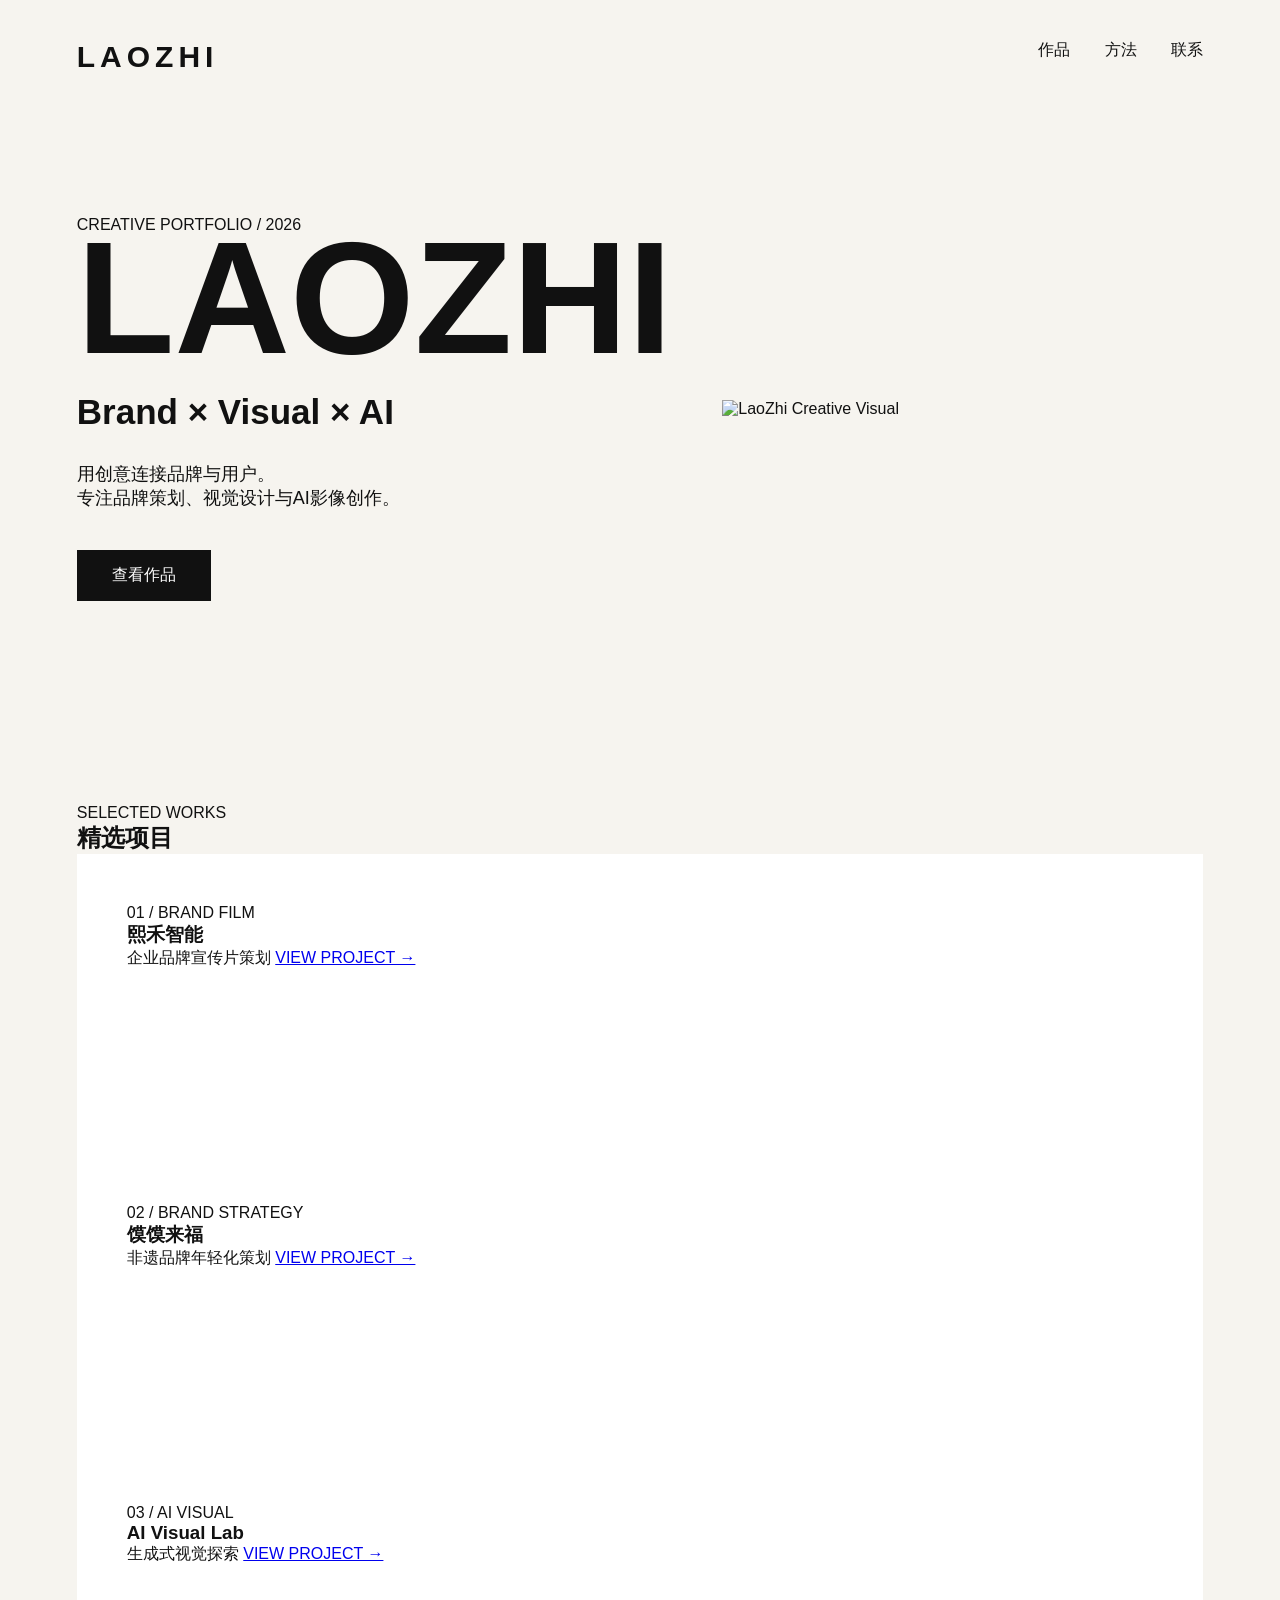
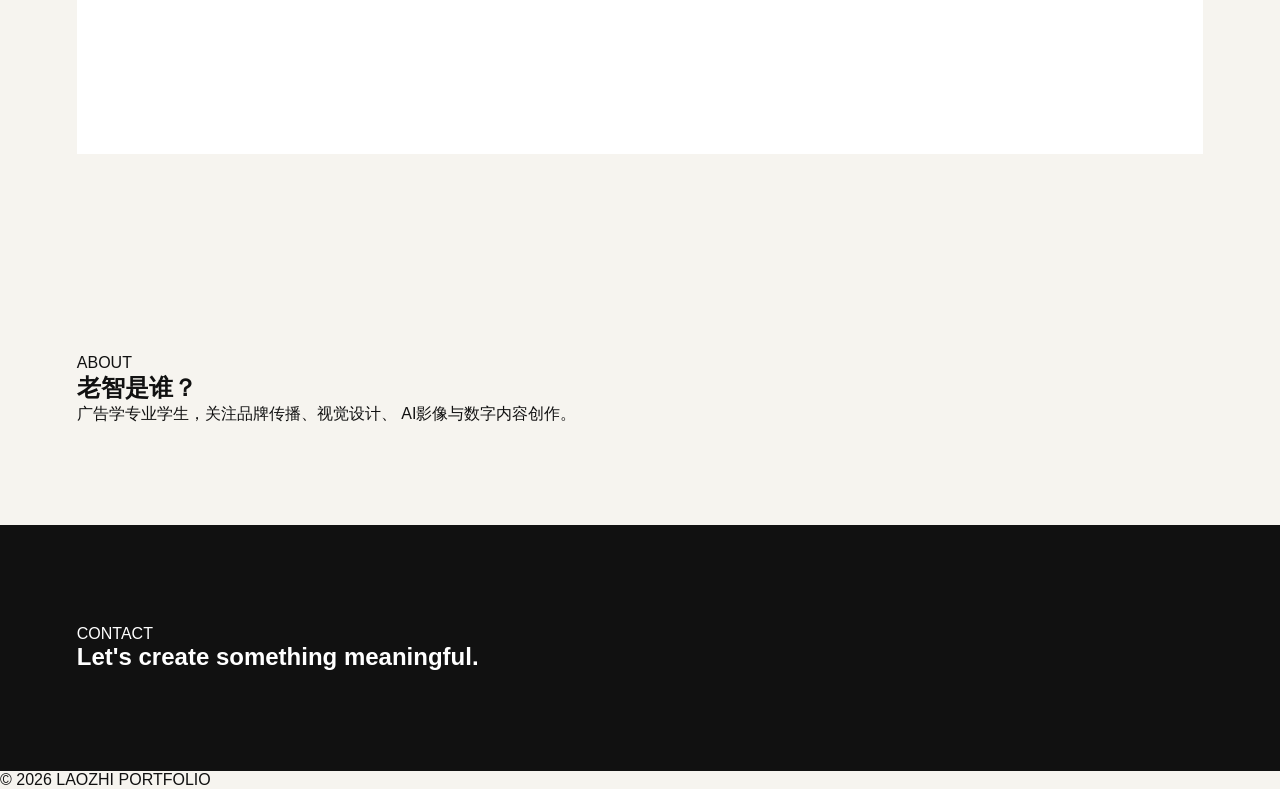
==== index.html @ 3ffd644c "Add files via upload" ====
<!DOCTYPE html>
<html lang="zh-CN">
<head>
<meta charset="UTF-8">
<meta name="viewport" content="width=device-width, initial-scale=1.0">
<title>LaoZhi | Creative Portfolio</title>
<link rel="stylesheet" href="css/style.css">
</head>

<body>

<header class="header">
    <div class="logo">LAOZHI</div>
    <nav>
        <a href="#works">作品</a>
        <a href="#about">方法</a>
        <a href="#contact">联系</a>
    </nav>
</header>

<section class="hero">
    <div class="hero-text">
        <p class="year">CREATIVE PORTFOLIO / 2026</p>
        <h1>LAOZHI</h1>
        <h2>Brand × Visual × AI</h2>
        <p class="intro">
            用创意连接品牌与用户。<br>
            专注品牌策划、视觉设计与AI影像创作。
        </p>
        <a class="button" href="#works">查看作品</a>
    </div>

    <div class="hero-image">
        <img src="assets/cover/hero.jpg" alt="LaoZhi Creative Visual">
    </div>
</section>


<section id="works" class="works">
    <div class="section-title">
        <p>SELECTED WORKS</p>
        <h2>精选项目</h2>
    </div>

    <div class="work-grid">
        <article class="card">
            <p>01 / BRAND FILM</p>
            <h3>熙禾智能</h3>
            <span>企业品牌宣传片策划</span>
            <a href="works/xihe.html">VIEW PROJECT →</a>
        </article>

        <article class="card">
            <p>02 / BRAND STRATEGY</p>
            <h3>馍馍来福</h3>
            <span>非遗品牌年轻化策划</span>
            <a href="works/momo.html">VIEW PROJECT →</a>
        </article>

        <article class="card">
            <p>03 / AI VISUAL</p>
            <h3>AI Visual Lab</h3>
            <span>生成式视觉探索</span>
            <a href="works/ai-video.html">VIEW PROJECT →</a>
        </article>
    </div>
</section>


<section id="about" class="about">
    <p>ABOUT</p>
    <h2>老智是谁？</h2>
    <p>
        广告学专业学生，关注品牌传播、视觉设计、
        AI影像与数字内容创作。
    </p>
</section>


<section id="contact" class="contact">
    <p>CONTACT</p>
    <h2>Let's create something meaningful.</h2>
</section>


<footer>
© 2026 LAOZHI PORTFOLIO
</footer>

<script src="js/main.js"></script>

</body>
</html>
---- css/style.css ----
*{margin:0;padding:0;box-sizing:border-box}
body{background:#F6F4EF;color:#111;font-family:Arial,"思源黑体",sans-serif}
.header{padding:40px 6%;display:flex;justify-content:space-between}
.logo{font-size:30px;font-weight:900;letter-spacing:5px}
nav a{margin-left:30px;color:#111;text-decoration:none}
.hero{padding:8% 6%;display:grid;grid-template-columns:1fr 1fr;gap:50px;align-items:center}
.hero h1{font-size:160px;line-height:.8}
.hero h2{font-size:35px;margin:30px 0}
.intro{max-width:450px;font-size:18px}
.button{display:inline-block;margin-top:40px;background:#111;color:#fff;padding:15px 35px;text-decoration:none}
.hero img{width:100%;height:600px;object-fit:cover}
.works,.about,.contact{padding:100px 6%}
.cards{display:grid;grid-template-columns:repeat(3,1fr);gap:30px;margin-top:50px}
.card{background:#fff;padding:50px;height:300px}
.contact{background:#111;color:#fff}
@media(max-width:900px){.hero,.cards{grid-template-columns:1fr}.hero h1{font-size:80px}}
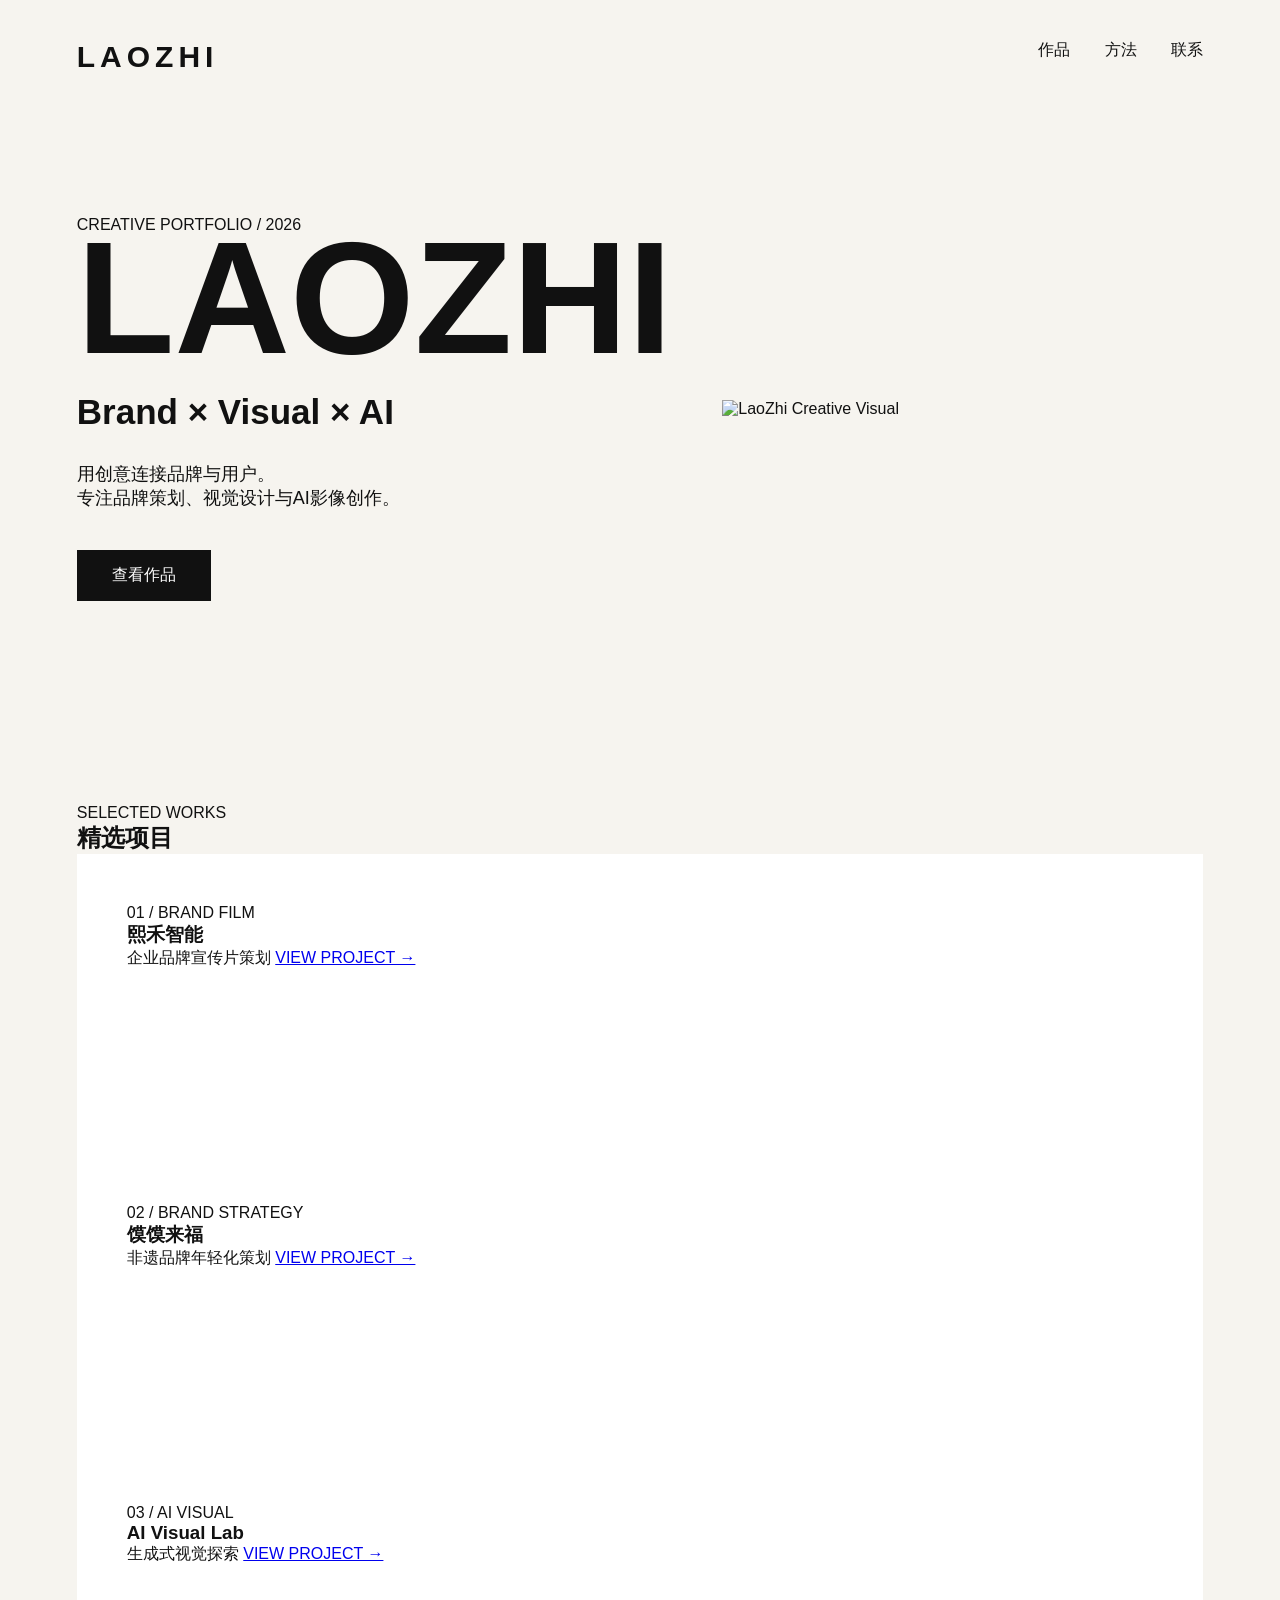
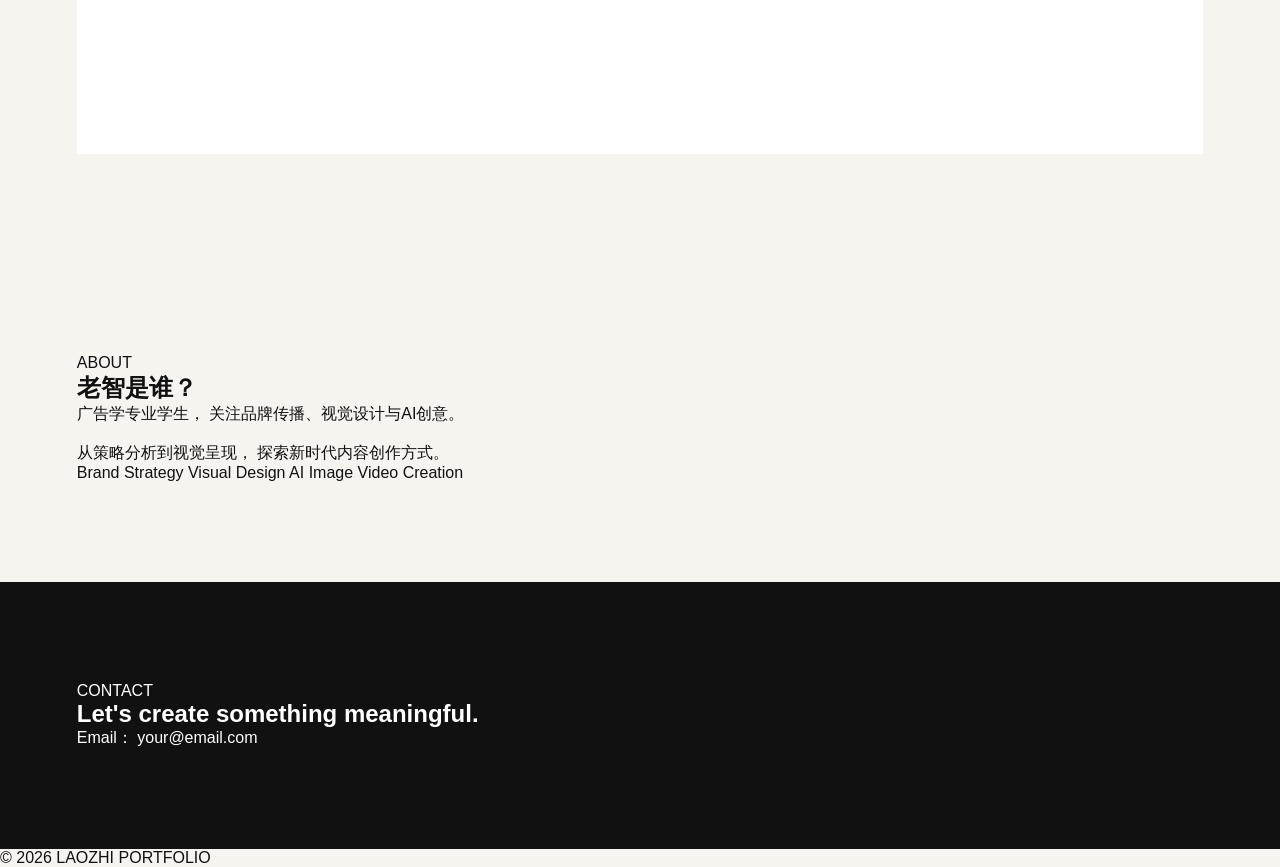
==== commit 8c0bae41: "Refactor index.html for improved structure and content" ====
--- a/index.html
+++ b/index.html
@@ -1,93 +1,363 @@
 <!DOCTYPE html>
 <html lang="zh-CN">
+
 <head>
-<meta charset="UTF-8">
-<meta name="viewport" content="width=device-width, initial-scale=1.0">
-<title>LaoZhi | Creative Portfolio</title>
-<link rel="stylesheet" href="css/style.css">
+    <meta charset="UTF-8">
+    <meta name="viewport" content="width=device-width, initial-scale=1.0">
+
+    <title>LaoZhi | Creative Portfolio</title>
+
+    <meta name="description"
+        content="LaoZhi Creative Portfolio，品牌策划、视觉设计、AI影像创作作品集。">
+
+    <link rel="stylesheet" href="css/style.css">
+
 </head>
 
+
 <body>
 
+
+<!-- 导航 -->
+
 <header class="header">
-    <div class="logo">LAOZHI</div>
+
+    <div class="logo">
+        LAOZHI
+    </div>
+
+
     <nav>
-        <a href="#works">作品</a>
-        <a href="#about">方法</a>
-        <a href="#contact">联系</a>
+
+        <a href="#works">
+            作品
+        </a>
+
+        <a href="#about">
+            方法
+        </a>
+
+        <a href="#contact">
+            联系
+        </a>
+
     </nav>
+
+
 </header>
 
+
+
+<!-- 首页首屏 -->
+
 <section class="hero">
+
+
     <div class="hero-text">
-        <p class="year">CREATIVE PORTFOLIO / 2026</p>
-        <h1>LAOZHI</h1>
-        <h2>Brand × Visual × AI</h2>
+
+
+        <p class="year">
+            CREATIVE PORTFOLIO / 2026
+        </p>
+
+
+        <h1>
+
+            LAOZHI
+
+        </h1>
+
+
+        <h2>
+
+            Brand × Visual × AI
+
+        </h2>
+
+
         <p class="intro">
-            用创意连接品牌与用户。<br>
+
+            用创意连接品牌与用户。
+            <br>
             专注品牌策划、视觉设计与AI影像创作。
+
         </p>
-        <a class="button" href="#works">查看作品</a>
+
+
+
+        <a class="button"
+           href="#works">
+
+            查看作品
+
+        </a>
+
+
     </div>
 
+
+
     <div class="hero-image">
-        <img src="assets/cover/hero.jpg" alt="LaoZhi Creative Visual">
+
+
+        <img src="assets/cover/hero.jpg"
+             alt="LaoZhi Creative Visual">
+
+
     </div>
+
+
 </section>
 
 
-<section id="works" class="works">
-    <div class="section-title">
-        <p>SELECTED WORKS</p>
-        <h2>精选项目</h2>
-    </div>
-
-    <div class="work-grid">
-        <article class="card">
-            <p>01 / BRAND FILM</p>
-            <h3>熙禾智能</h3>
-            <span>企业品牌宣传片策划</span>
-            <a href="works/xihe.html">VIEW PROJECT →</a>
-        </article>
-
-        <article class="card">
-            <p>02 / BRAND STRATEGY</p>
-            <h3>馍馍来福</h3>
-            <span>非遗品牌年轻化策划</span>
-            <a href="works/momo.html">VIEW PROJECT →</a>
-        </article>
-
-        <article class="card">
-            <p>03 / AI VISUAL</p>
-            <h3>AI Visual Lab</h3>
-            <span>生成式视觉探索</span>
-            <a href="works/ai-video.html">VIEW PROJECT →</a>
-        </article>
-    </div>
+
+
+
+<!-- 精选作品 -->
+
+<section id="works"
+         class="works">
+
+
+<div class="section-title">
+
+<p>
+SELECTED WORKS
+</p>
+
+<h2>
+精选项目
+</h2>
+
+</div>
+
+
+
+
+<div class="work-grid">
+
+
+
+<!-- 项目1 -->
+
+
+<article class="card">
+
+
+<p>
+01 / BRAND FILM
+</p>
+
+
+<h3>
+熙禾智能
+</h3>
+
+
+<span>
+企业品牌宣传片策划
+</span>
+
+
+<a href="works/xihe.html">
+VIEW PROJECT →
+</a>
+
+
+</article>
+
+
+
+
+
+<!-- 项目2 -->
+
+
+<article class="card">
+
+
+<p>
+02 / BRAND STRATEGY
+</p>
+
+
+<h3>
+馍馍来福
+</h3>
+
+
+<span>
+非遗品牌年轻化策划
+</span>
+
+
+<a href="works/momo.html">
+VIEW PROJECT →
+</a>
+
+
+</article>
+
+
+
+
+
+
+<!-- 项目3 -->
+
+
+<article class="card">
+
+
+<p>
+03 / AI VISUAL
+</p>
+
+
+<h3>
+AI Visual Lab
+</h3>
+
+
+<span>
+生成式视觉探索
+</span>
+
+
+<a href="works/ai-video.html">
+VIEW PROJECT →
+</a>
+
+
+</article>
+
+
+
+</div>
+
+
 </section>
 
 
-<section id="about" class="about">
-    <p>ABOUT</p>
-    <h2>老智是谁？</h2>
-    <p>
-        广告学专业学生，关注品牌传播、视觉设计、
-        AI影像与数字内容创作。
-    </p>
+
+
+
+
+
+<!-- 方法 -->
+
+<section id="about"
+         class="about">
+
+
+<div>
+
+
+<p>
+ABOUT
+</p>
+
+
+<h2>
+老智是谁？
+</h2>
+
+
+<p>
+
+广告学专业学生，
+关注品牌传播、视觉设计与AI创意。
+
+<br><br>
+
+从策略分析到视觉呈现，
+探索新时代内容创作方式。
+
+</p>
+
+
+</div>
+
+
+
+<div class="skills">
+
+
+<span>
+Brand Strategy
+</span>
+
+<span>
+Visual Design
+</span>
+
+<span>
+AI Image
+</span>
+
+<span>
+Video Creation
+</span>
+
+</div>
+
+
 </section>
 
 
-<section id="contact" class="contact">
-    <p>CONTACT</p>
-    <h2>Let's create something meaningful.</h2>
+
+
+
+
+
+<!-- 联系 -->
+
+<section id="contact"
+         class="contact">
+
+
+<p>
+CONTACT
+</p>
+
+
+<h2>
+Let's create something meaningful.
+</h2>
+
+
+<p>
+Email：
+your@email.com
+</p>
+
+
 </section>
 
 
+
+
+
+
+
 <footer>
+
+
+<p>
+
 © 2026 LAOZHI PORTFOLIO
+
+</p>
+
+
 </footer>
 
+
+
 <script src="js/main.js"></script>
 
+
 </body>
+
+
 </html>
